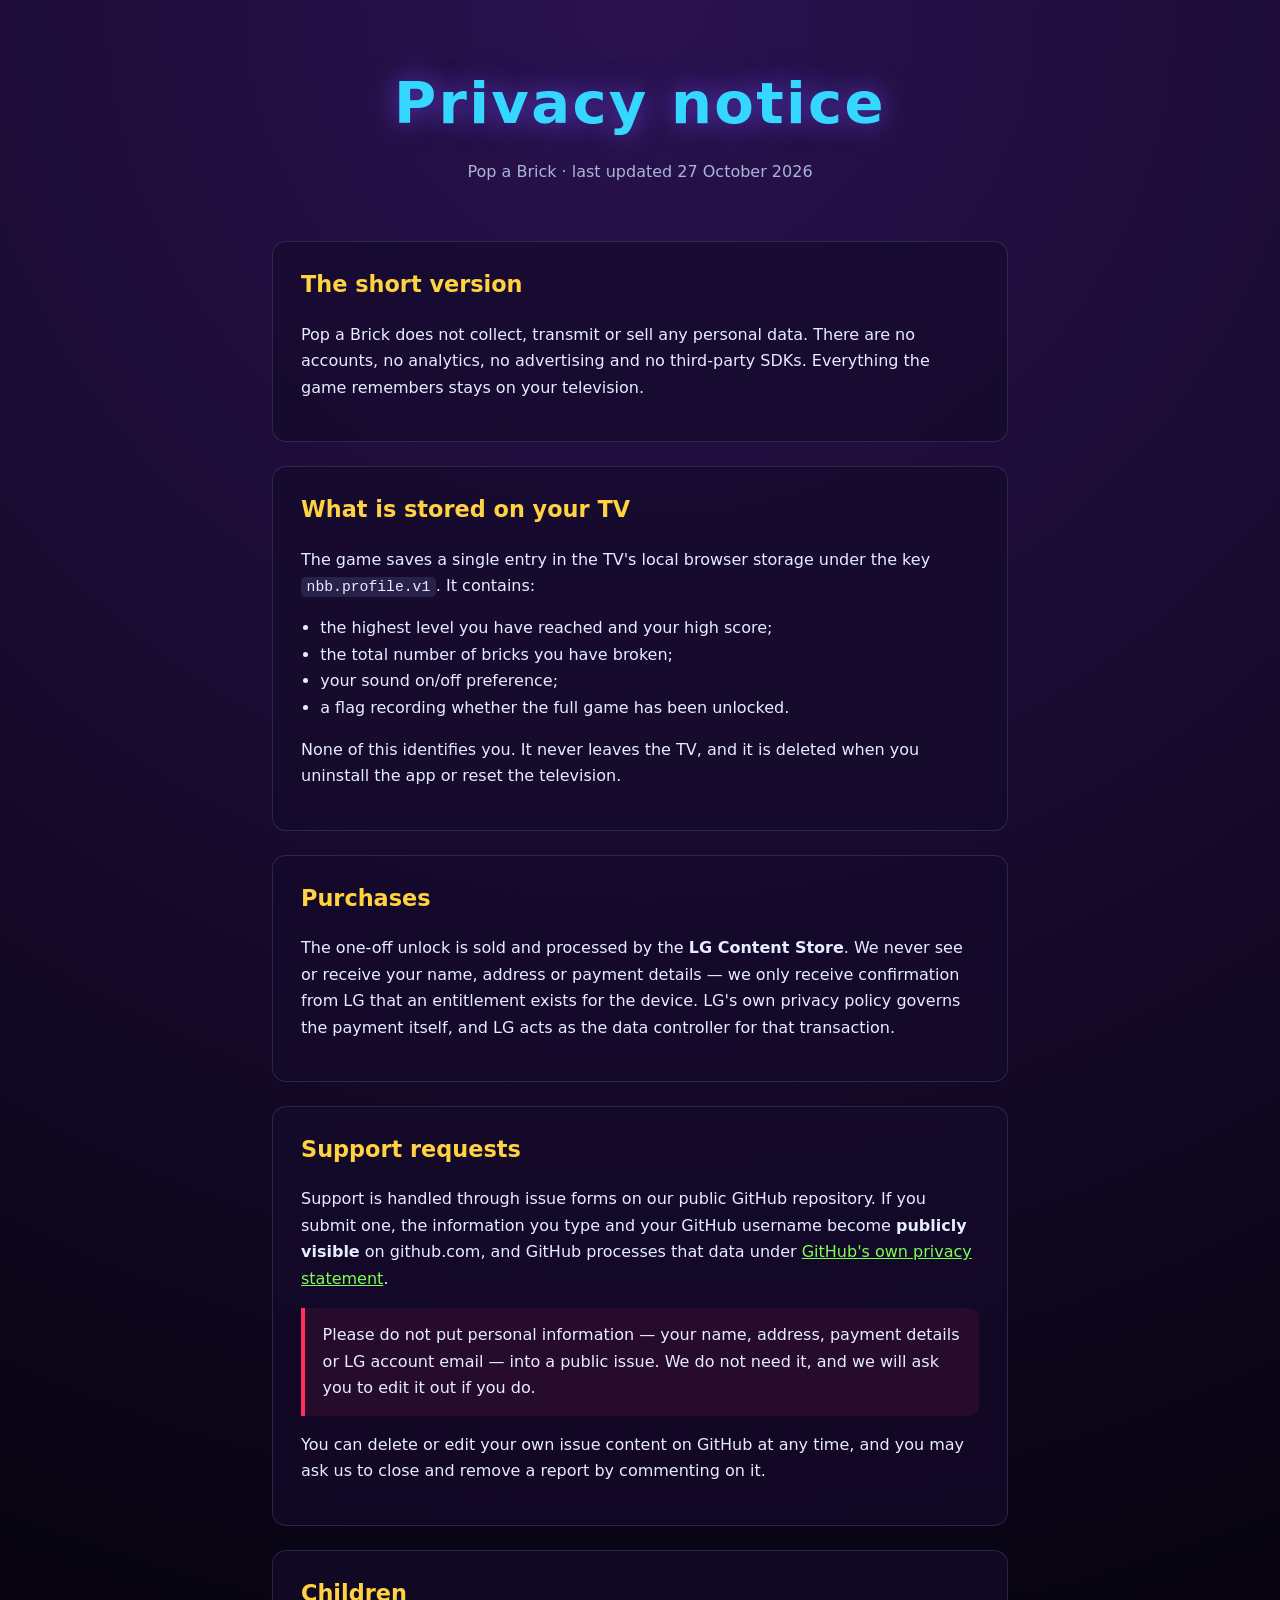
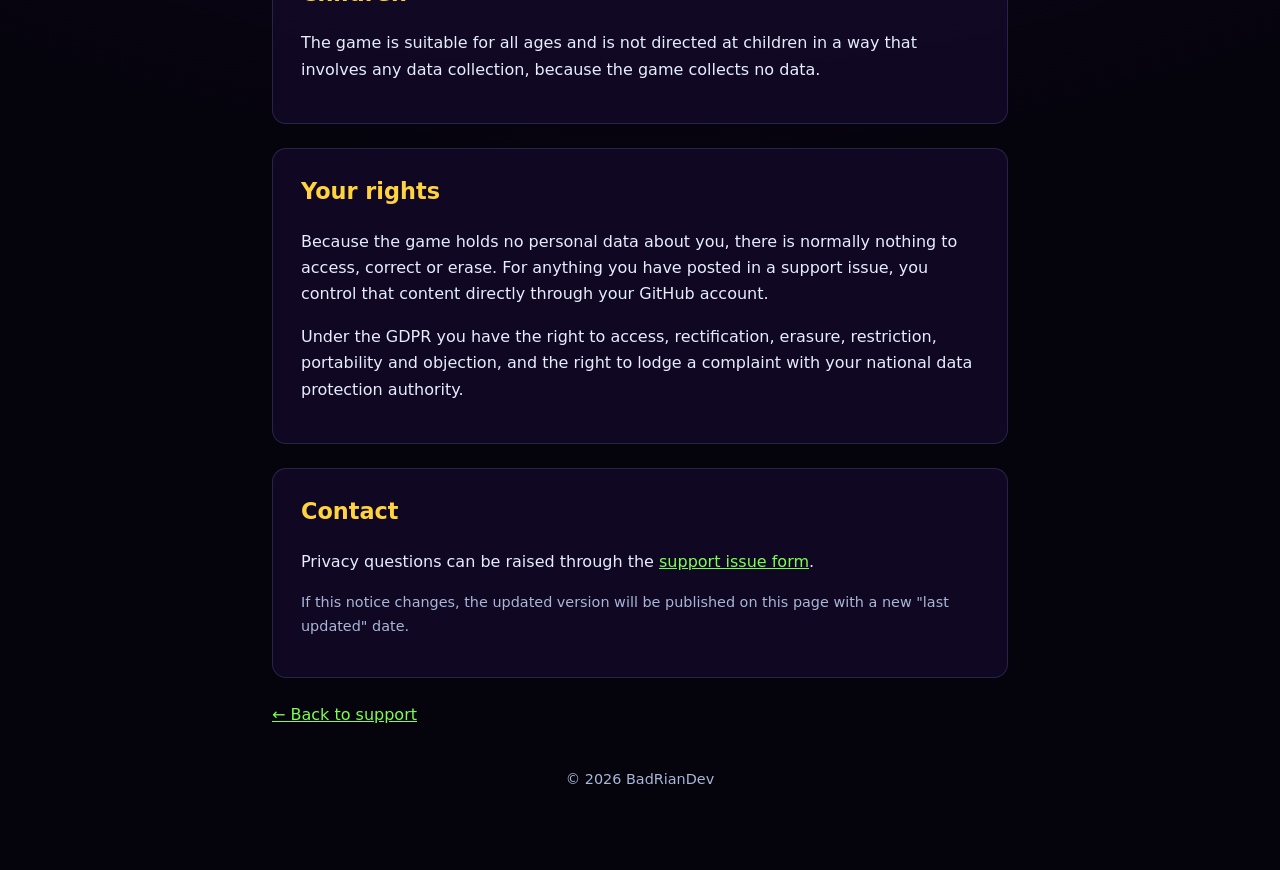
==== docs/privacy.html @ 294e6a71 "Support pages and issue forms" ====
<!DOCTYPE html>
<html lang="en">
<head>
<meta charset="utf-8">
<meta name="viewport" content="width=device-width, initial-scale=1">
<title>Pop a Brick — Privacy notice</title>
<meta name="description" content="Privacy notice for Pop a Brick on LG webOS TVs.">
<link rel="stylesheet" href="style.css">
</head>
<body>
<header>
  <h1>Privacy notice</h1>
  <p class="tag">Pop a Brick · last updated 27 October 2026</p>
</header>

<main>
  <section>
    <h2>The short version</h2>
    <p>
      Pop a Brick does not collect, transmit or sell any personal data. There are no accounts,
      no analytics, no advertising and no third-party SDKs. Everything the game remembers stays
      on your television.
    </p>
  </section>

  <section>
    <h2>What is stored on your TV</h2>
    <p>
      The game saves a single entry in the TV's local browser storage under the key
      <code>nbb.profile.v1</code>. It contains:
    </p>
    <ul>
      <li>the highest level you have reached and your high score;</li>
      <li>the total number of bricks you have broken;</li>
      <li>your sound on/off preference;</li>
      <li>a flag recording whether the full game has been unlocked.</li>
    </ul>
    <p>
      None of this identifies you. It never leaves the TV, and it is deleted when you uninstall
      the app or reset the television.
    </p>
  </section>

  <section>
    <h2>Purchases</h2>
    <p>
      The one-off unlock is sold and processed by the <strong>LG Content Store</strong>. We never
      see or receive your name, address or payment details — we only receive confirmation from
      LG that an entitlement exists for the device. LG's own privacy policy governs the payment
      itself, and LG acts as the data controller for that transaction.
    </p>
  </section>

  <section>
    <h2>Support requests</h2>
    <p>
      Support is handled through issue forms on our public GitHub repository. If you submit one,
      the information you type and your GitHub username become <strong>publicly visible</strong>
      on github.com, and GitHub processes that data under
      <a href="https://docs.github.com/site-policy/privacy-policies/github-general-privacy-statement">GitHub's own privacy statement</a>.
    </p>
    <p class="notice">
      Please do not put personal information — your name, address, payment details or LG account
      email — into a public issue. We do not need it, and we will ask you to edit it out if you do.
    </p>
    <p>
      You can delete or edit your own issue content on GitHub at any time, and you may ask us to
      close and remove a report by commenting on it.
    </p>
  </section>

  <section>
    <h2>Children</h2>
    <p>
      The game is suitable for all ages and is not directed at children in a way that involves
      any data collection, because the game collects no data.
    </p>
  </section>

  <section>
    <h2>Your rights</h2>
    <p>
      Because the game holds no personal data about you, there is normally nothing to access,
      correct or erase. For anything you have posted in a support issue, you control that content
      directly through your GitHub account.
    </p>
    <p>
      Under the GDPR you have the right to access, rectification, erasure, restriction,
      portability and objection, and the right to lodge a complaint with your national data
      protection authority.
    </p>
  </section>

  <section>
    <h2>Contact</h2>
    <p>
      Privacy questions can be raised through the
      <a href="https://github.com/BadRianDev/popabrick/issues/new/choose">support issue form</a>.
    </p>
    <p class="small">
      If this notice changes, the updated version will be published on this page with a new
      "last updated" date.
    </p>
  </section>

  <p><a href="index.html">&larr; Back to support</a></p>
</main>

<footer>
  <p>&copy; 2026 BadRianDev</p>
</footer>
</body>
</html>
---- docs/style.css ----
:root {
  color-scheme: dark;
  --bg: #05030c;
  --cyan: #36d7ff;
  --pink: #ff2e63;
  --amber: #ffd23f;
  --text: #e6edff;
  --muted: #a9b6d6;
}

* { box-sizing: border-box; }

body {
  margin: 0;
  padding: 0 1.25rem 4rem;
  background: radial-gradient(circle at 50% 0, #2a1250 0, var(--bg) 70%);
  color: var(--text);
  font: 16px/1.65 system-ui, -apple-system, "Segoe UI", Roboto, sans-serif;
}

header, main, footer { max-width: 46rem; margin: 0 auto; }

header { padding: 3.5rem 0 2rem; text-align: center; }

h1 {
  margin: 0;
  font-size: clamp(2.4rem, 8vw, 3.6rem);
  letter-spacing: 0.04em;
  color: var(--cyan);
  text-shadow: 0 0 28px rgba(120, 80, 255, 0.7);
}

.tag { margin: 0.5rem 0 0; color: var(--muted); }

section {
  margin: 1.5rem 0;
  padding: 1.5rem 1.75rem;
  background: rgba(21, 11, 43, 0.72);
  border: 1px solid rgba(120, 140, 200, 0.22);
  border-radius: 14px;
}

h2 {
  margin-top: 0;
  color: var(--amber);
  font-size: 1.4rem;
}

h3 {
  margin: 1.6rem 0 0.3rem;
  color: var(--cyan);
  font-size: 1.05rem;
}

a { color: #7cff4f; }
a:hover { color: #a8ff87; }

.small { color: var(--muted); font-size: 0.9rem; }

.cta { margin: 1.25rem 0; }

.cta a {
  display: inline-block;
  padding: 0.8rem 1.6rem;
  border: 2px solid var(--cyan);
  border-radius: 12px;
  background: rgba(54, 215, 255, 0.16);
  color: #ffffff;
  font-weight: 600;
  text-decoration: none;
}

.cta a:hover { background: rgba(54, 215, 255, 0.3); }

.notice {
  margin-top: 1rem;
  padding: 0.9rem 1.1rem;
  border-left: 4px solid var(--pink);
  background: rgba(255, 46, 99, 0.09);
  border-radius: 0 10px 10px 0;
}

ul { padding-left: 1.2rem; }

code {
  padding: 0.1rem 0.35rem;
  border-radius: 5px;
  background: rgba(120, 140, 200, 0.18);
  font-size: 0.92em;
}

footer {
  margin-top: 2.5rem;
  text-align: center;
  color: var(--muted);
  font-size: 0.9rem;
}
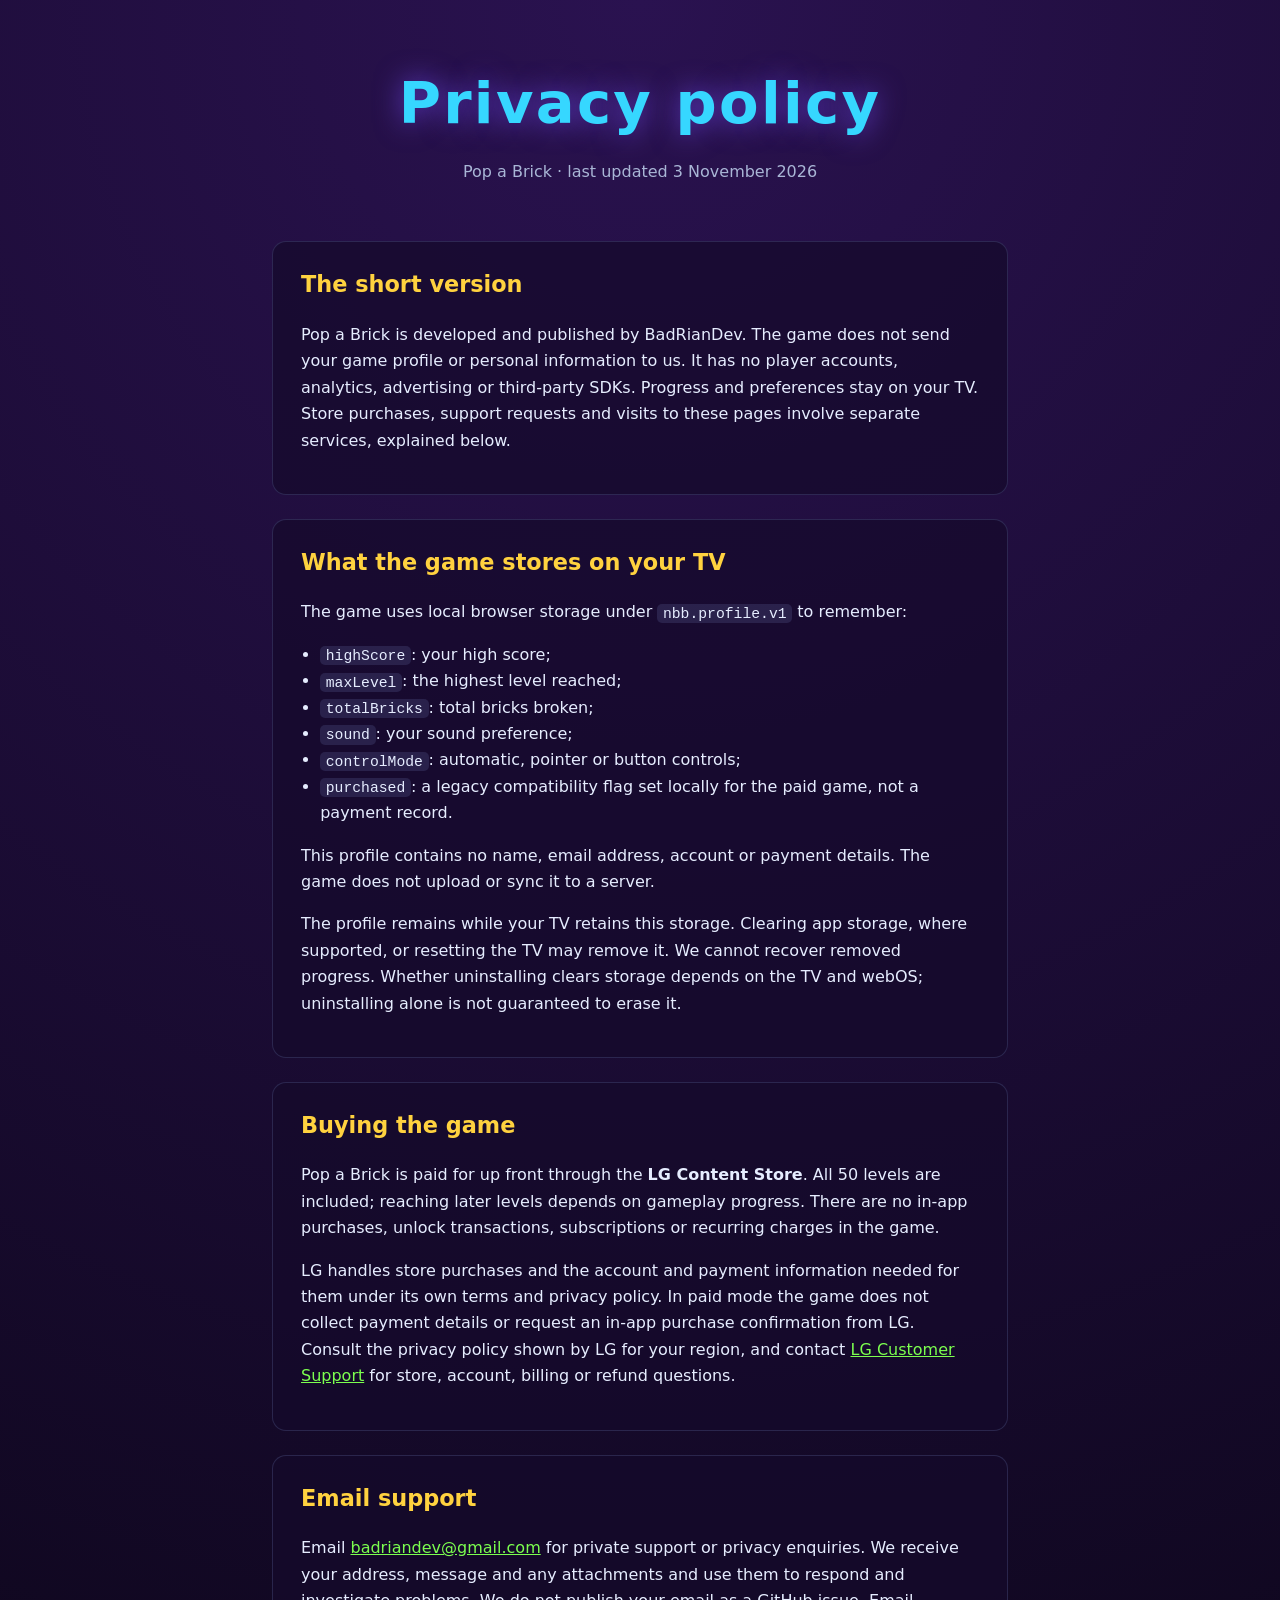
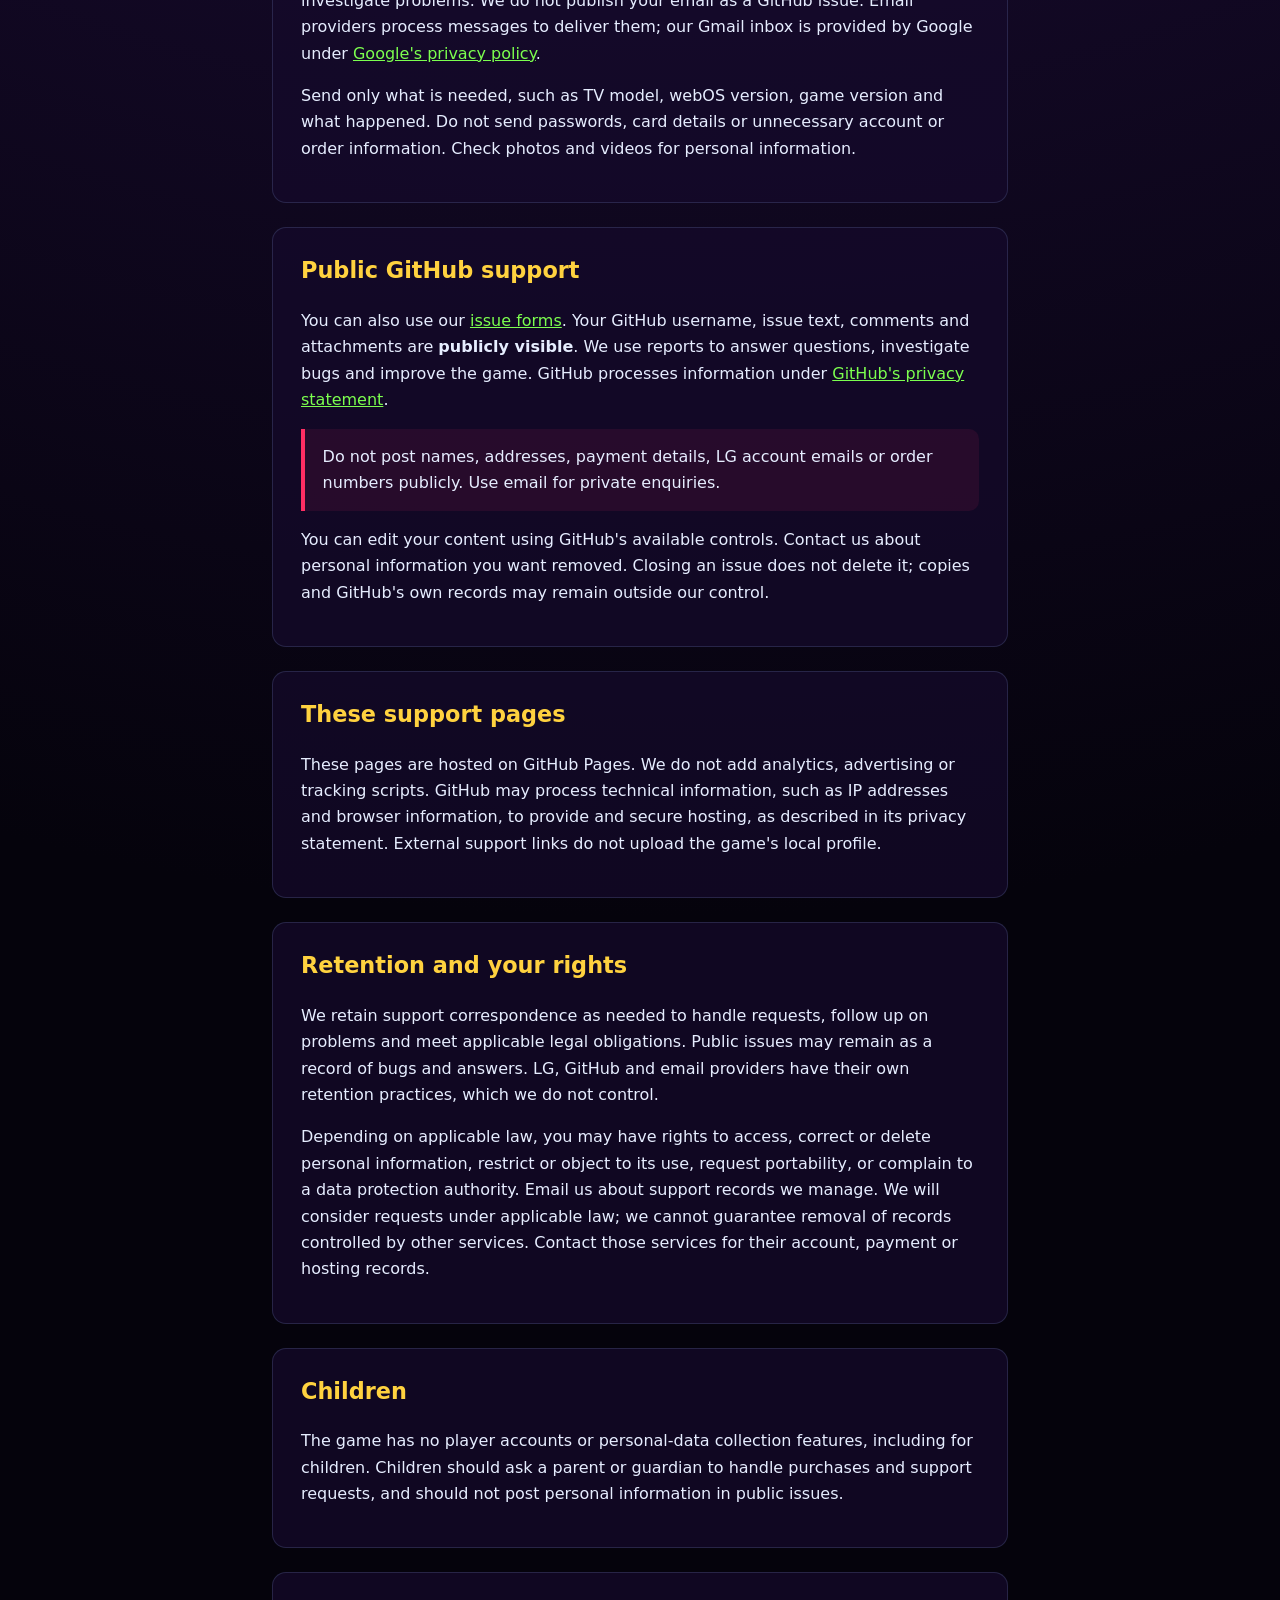
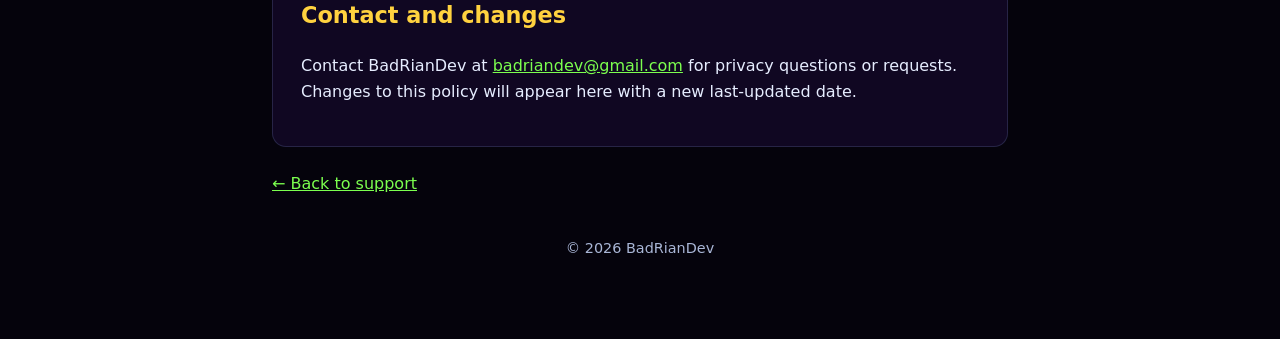
==== commit c0d0fb39: "Publish accurate privacy policy and paid app terms Align public support pages and issue forms with t" ====
--- a/docs/privacy.html
+++ b/docs/privacy.html
@@ -3,106 +3,68 @@
 <head>
 <meta charset="utf-8">
 <meta name="viewport" content="width=device-width, initial-scale=1">
-<title>Pop a Brick — Privacy notice</title>
-<meta name="description" content="Privacy notice for Pop a Brick on LG webOS TVs.">
+<title>Pop a Brick — Privacy policy</title>
+<meta name="description" content="Privacy policy for Pop a Brick on LG webOS TVs.">
 <link rel="stylesheet" href="style.css">
 </head>
 <body>
 <header>
-  <h1>Privacy notice</h1>
-  <p class="tag">Pop a Brick · last updated 27 October 2026</p>
+  <h1>Privacy policy</h1>
+  <p class="tag">Pop a Brick · last updated 3 November 2026</p>
 </header>
 
 <main>
   <section>
     <h2>The short version</h2>
-    <p>
-      Pop a Brick does not collect, transmit or sell any personal data. There are no accounts,
-      no analytics, no advertising and no third-party SDKs. Everything the game remembers stays
-      on your television.
-    </p>
+    <p>Pop a Brick is developed and published by BadRianDev. The game does not send your game profile or personal information to us. It has no player accounts, analytics, advertising or third-party SDKs. Progress and preferences stay on your TV. Store purchases, support requests and visits to these pages involve separate services, explained below.</p>
   </section>
-
   <section>
-    <h2>What is stored on your TV</h2>
-    <p>
-      The game saves a single entry in the TV's local browser storage under the key
-      <code>nbb.profile.v1</code>. It contains:
-    </p>
+    <h2>What the game stores on your TV</h2>
+    <p>The game uses local browser storage under <code>nbb.profile.v1</code> to remember:</p>
     <ul>
-      <li>the highest level you have reached and your high score;</li>
-      <li>the total number of bricks you have broken;</li>
-      <li>your sound on/off preference;</li>
-      <li>a flag recording whether the full game has been unlocked.</li>
+      <li><code>highScore</code>: your high score;</li>
+      <li><code>maxLevel</code>: the highest level reached;</li>
+      <li><code>totalBricks</code>: total bricks broken;</li>
+      <li><code>sound</code>: your sound preference;</li>
+      <li><code>controlMode</code>: automatic, pointer or button controls;</li>
+      <li><code>purchased</code>: a legacy compatibility flag set locally for the paid game, not a payment record.</li>
     </ul>
-    <p>
-      None of this identifies you. It never leaves the TV, and it is deleted when you uninstall
-      the app or reset the television.
-    </p>
+    <p>This profile contains no name, email address, account or payment details. The game does not upload or sync it to a server.</p>
+    <p>The profile remains while your TV retains this storage. Clearing app storage, where supported, or resetting the TV may remove it. We cannot recover removed progress. Whether uninstalling clears storage depends on the TV and webOS; uninstalling alone is not guaranteed to erase it.</p>
   </section>
-
   <section>
-    <h2>Purchases</h2>
-    <p>
-      The one-off unlock is sold and processed by the <strong>LG Content Store</strong>. We never
-      see or receive your name, address or payment details — we only receive confirmation from
-      LG that an entitlement exists for the device. LG's own privacy policy governs the payment
-      itself, and LG acts as the data controller for that transaction.
-    </p>
+    <h2>Buying the game</h2>
+    <p>Pop a Brick is paid for up front through the <strong>LG Content Store</strong>. All 50 levels are included; reaching later levels depends on gameplay progress. There are no in-app purchases, unlock transactions, subscriptions or recurring charges in the game.</p>
+    <p>LG handles store purchases and the account and payment information needed for them under its own terms and privacy policy. In paid mode the game does not collect payment details or request an in-app purchase confirmation from LG. Consult the privacy policy shown by LG for your region, and contact <a href="https://www.lg.com/support">LG Customer Support</a> for store, account, billing or refund questions.</p>
   </section>
-
   <section>
-    <h2>Support requests</h2>
-    <p>
-      Support is handled through issue forms on our public GitHub repository. If you submit one,
-      the information you type and your GitHub username become <strong>publicly visible</strong>
-      on github.com, and GitHub processes that data under
-      <a href="https://docs.github.com/site-policy/privacy-policies/github-general-privacy-statement">GitHub's own privacy statement</a>.
-    </p>
-    <p class="notice">
-      Please do not put personal information — your name, address, payment details or LG account
-      email — into a public issue. We do not need it, and we will ask you to edit it out if you do.
-    </p>
-    <p>
-      You can delete or edit your own issue content on GitHub at any time, and you may ask us to
-      close and remove a report by commenting on it.
-    </p>
+    <h2>Email support</h2>
+    <p>Email <a href="mailto:badriandev@gmail.com">badriandev@gmail.com</a> for private support or privacy enquiries. We receive your address, message and any attachments and use them to respond and investigate problems. We do not publish your email as a GitHub issue. Email providers process messages to deliver them; our Gmail inbox is provided by Google under <a href="https://policies.google.com/privacy">Google's privacy policy</a>.</p>
+    <p>Send only what is needed, such as TV model, webOS version, game version and what happened. Do not send passwords, card details or unnecessary account or order information. Check photos and videos for personal information.</p>
   </section>
-
+  <section>
+    <h2>Public GitHub support</h2>
+    <p>You can also use our <a href="https://github.com/BadRianDev/popabrick/issues/new/choose">issue forms</a>. Your GitHub username, issue text, comments and attachments are <strong>publicly visible</strong>. We use reports to answer questions, investigate bugs and improve the game. GitHub processes information under <a href="https://docs.github.com/site-policy/privacy-policies/github-general-privacy-statement">GitHub's privacy statement</a>.</p>
+    <p class="notice">Do not post names, addresses, payment details, LG account emails or order numbers publicly. Use email for private enquiries.</p>
+    <p>You can edit your content using GitHub's available controls. Contact us about personal information you want removed. Closing an issue does not delete it; copies and GitHub's own records may remain outside our control.</p>
+  </section>
+  <section>
+    <h2>These support pages</h2>
+    <p>These pages are hosted on GitHub Pages. We do not add analytics, advertising or tracking scripts. GitHub may process technical information, such as IP addresses and browser information, to provide and secure hosting, as described in its privacy statement. External support links do not upload the game's local profile.</p>
+  </section>
+  <section>
+    <h2>Retention and your rights</h2>
+    <p>We retain support correspondence as needed to handle requests, follow up on problems and meet applicable legal obligations. Public issues may remain as a record of bugs and answers. LG, GitHub and email providers have their own retention practices, which we do not control.</p>
+    <p>Depending on applicable law, you may have rights to access, correct or delete personal information, restrict or object to its use, request portability, or complain to a data protection authority. Email us about support records we manage. We will consider requests under applicable law; we cannot guarantee removal of records controlled by other services. Contact those services for their account, payment or hosting records.</p>
+  </section>
   <section>
     <h2>Children</h2>
-    <p>
-      The game is suitable for all ages and is not directed at children in a way that involves
-      any data collection, because the game collects no data.
-    </p>
+    <p>The game has no player accounts or personal-data collection features, including for children. Children should ask a parent or guardian to handle purchases and support requests, and should not post personal information in public issues.</p>
   </section>
-
   <section>
-    <h2>Your rights</h2>
-    <p>
-      Because the game holds no personal data about you, there is normally nothing to access,
-      correct or erase. For anything you have posted in a support issue, you control that content
-      directly through your GitHub account.
-    </p>
-    <p>
-      Under the GDPR you have the right to access, rectification, erasure, restriction,
-      portability and objection, and the right to lodge a complaint with your national data
-      protection authority.
-    </p>
+    <h2>Contact and changes</h2>
+    <p>Contact BadRianDev at <a href="mailto:badriandev@gmail.com">badriandev@gmail.com</a> for privacy questions or requests. Changes to this policy will appear here with a new last-updated date.</p>
   </section>
-
-  <section>
-    <h2>Contact</h2>
-    <p>
-      Privacy questions can be raised through the
-      <a href="https://github.com/BadRianDev/popabrick/issues/new/choose">support issue form</a>.
-    </p>
-    <p class="small">
-      If this notice changes, the updated version will be published on this page with a new
-      "last updated" date.
-    </p>
-  </section>
-
   <p><a href="index.html">&larr; Back to support</a></p>
 </main>
 
